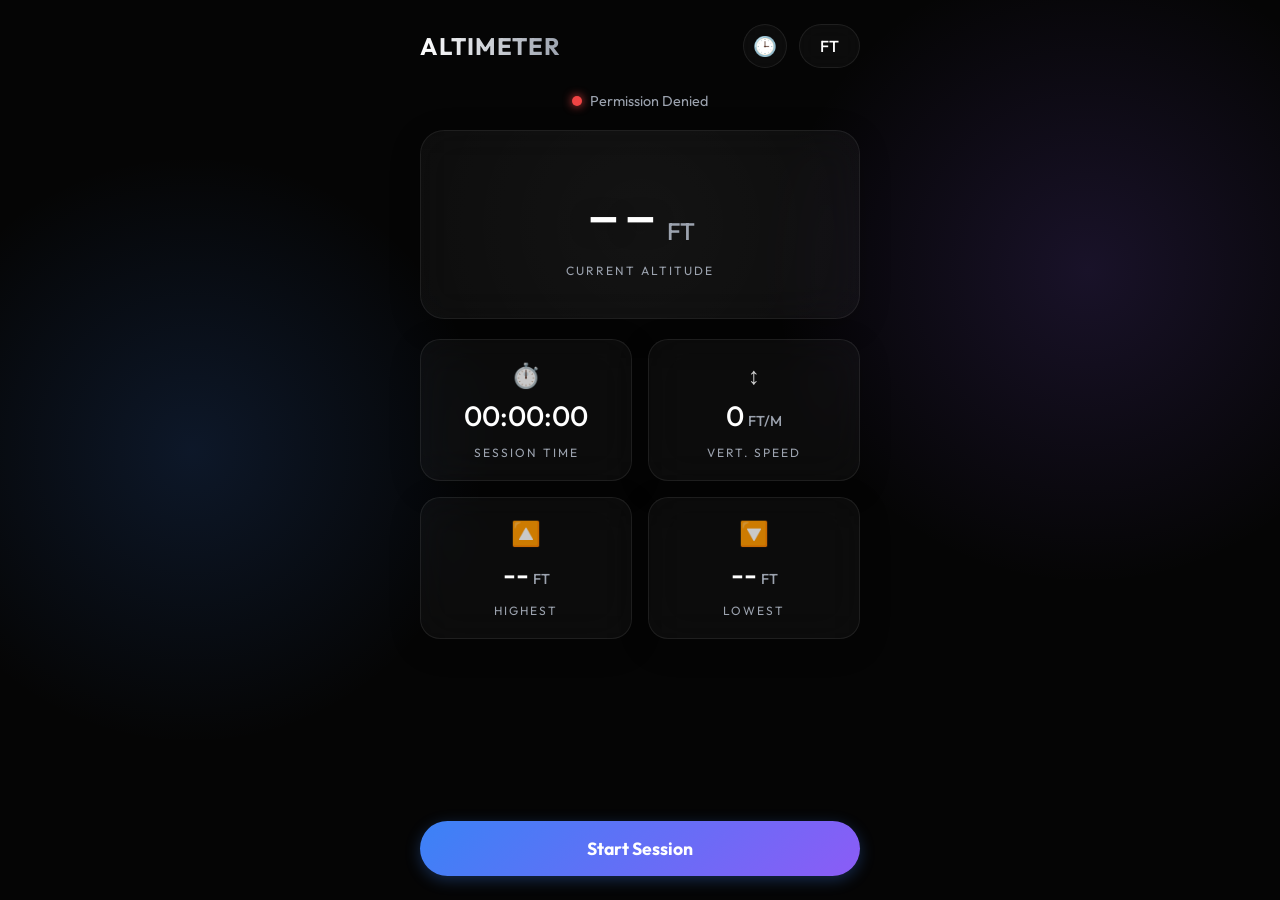
==== WEBSITES/Altimeter/index.html @ 2c02e803 "Add files via upload" ====
<!DOCTYPE html>
<html lang="en">
<head>
  <meta charset="UTF-8">
  <meta name="viewport" content="width=device-width, initial-scale=1.0, maximum-scale=1.0, user-scalable=no">
  <title>Altimeter</title>
  <meta name="description" content="Offline-capable mobile altimeter app with session tracking.">
  <link rel="icon" type="image/svg+xml" href="icon.svg">
  <link rel="apple-touch-icon" href="icon.svg">
  <link rel="manifest" href="manifest.json">
  <meta name="theme-color" content="#0f0f13">
  <link rel="stylesheet" href="style.css">
  
  <!-- Preconnect to Google Fonts -->
  <link rel="preconnect" href="https://fonts.googleapis.com">
  <link rel="preconnect" href="https://fonts.gstatic.com" crossorigin>
  <link href="https://fonts.googleapis.com/css2?family=Outfit:wght@300;500;700&display=swap" rel="stylesheet">
</head>
<body>
  <div class="app-container">
    <header>
      <h1>Altimeter</h1>
      <div class="header-controls">
        <button id="history-btn" class="glass-btn icon-btn">🕒</button>
        <button id="unit-toggle" class="glass-btn">FT</button>
      </div>
    </header>

    <main>
      <div class="status-indicator" id="gps-indicator">
        <div id="gps-status" class="status-dot searching"></div>
        <span id="gps-text">Acquiring GPS...</span>
      </div>

      <div class="primary-display glass-card">
        <div class="value-container">
          <span id="altitude-val" class="huge-text">--</span>
          <span id="altitude-unit" class="unit-text">FT</span>
        </div>
        <div class="label">CURRENT ALTITUDE</div>
      </div>

      <div class="secondary-grid">
        <div class="glass-card stat-card">
          <div class="stat-icon">⏱️</div>
          <div class="stat-value" id="timer-val">00:00:00</div>
          <div class="label">SESSION TIME</div>
        </div>

        <div class="glass-card stat-card">
          <div class="stat-icon">↕️</div>
          <div class="stat-value"><span id="vspeed-val">0</span> <span id="vspeed-unit" class="unit-text-sm">FT/M</span></div>
          <div class="label">VERT. SPEED</div>
        </div>

        <div class="glass-card stat-card">
          <div class="stat-icon">🔼</div>
          <div class="stat-value"><span id="max-alt-val">--</span> <span class="unit-text-sm maxmin-unit">FT</span></div>
          <div class="label">HIGHEST</div>
        </div>

        <div class="glass-card stat-card">
          <div class="stat-icon">🔽</div>
          <div class="stat-value"><span id="min-alt-val">--</span> <span class="unit-text-sm maxmin-unit">FT</span></div>
          <div class="label">LOWEST</div>
        </div>
      </div>

      <div class="controls">
        <button id="start-btn" class="glass-btn primary">Start Session</button>
        <button id="stop-btn" class="glass-btn danger hidden">End Session</button>
      </div>
    </main>
  </div>

  <!-- Save Session Modal -->
  <div id="save-modal" class="modal-overlay hidden">
    <div class="modal-content glass-card">
      <div class="modal-header">
        <h2>Save Session</h2>
      </div>
      <div style="width:100%; display:flex; flex-direction:column; gap:16px; margin: 16px 0;">
        <input type="text" id="session-name-input" class="glass-input" placeholder="Enter session name (e.g. Morning Hike)" />
      </div>
      <div style="display:flex; gap:12px; width:100%;">
        <button id="discard-session-btn" class="glass-btn danger" style="flex:1;">Discard</button>
        <button id="save-session-btn" class="glass-btn primary" style="flex:1; padding: 10px;">Save</button>
      </div>
    </div>
  </div>

  <!-- History Modal -->
  <div id="history-modal" class="modal-overlay hidden">
    <div class="modal-content glass-card">
      <div class="modal-header">
        <h2>Past Sessions</h2>
        <button id="close-history" class="glass-btn icon-btn">✕</button>
      </div>
      <div id="history-list" class="history-list">
        <!-- Sessions will be injected here by JS -->
      </div>
      <button id="clear-history" class="glass-btn danger">Clear All History</button>
    </div>
  </div>
  <script src="main.js"></script>
</body>
</html>
---- WEBSITES/Altimeter/style.css ----
:root {
  --bg-color: #050505;
  --text-primary: #ffffff;
  --text-secondary: #9ca3af;
  --card-bg: rgba(255, 255, 255, 0.03);
  --card-border: rgba(255, 255, 255, 0.08);
  --accent-blue: #3b82f6;
  --accent-purple: #8b5cf6;
  --danger: #ef4444;
  --success: #10b981;
  --warning: #f59e0b;
}

* {
  box-sizing: border-box;
  margin: 0;
  padding: 0;
}

body {
  font-family: 'Outfit', -apple-system, BlinkMacSystemFont, 'Segoe UI', Roboto, Helvetica, Arial, sans-serif;
  background-color: var(--bg-color);
  color: var(--text-primary);
  min-height: 100vh;
  /* Prevent pull-to-refresh on mobile */
  overscroll-behavior-y: contain; 
  display: flex;
  justify-content: center;
  background-image: 
    radial-gradient(circle at 15% 50%, rgba(59, 130, 246, 0.15), transparent 25%),
    radial-gradient(circle at 85% 30%, rgba(139, 92, 246, 0.15), transparent 25%);
}

.app-container {
  width: 100%;
  max-width: 480px; /* Mobile optimal width */
  padding: 24px 20px;
  display: flex;
  flex-direction: column;
  gap: 24px;
}

header {
  display: flex;
  justify-content: space-between;
  align-items: center;
}

h1 {
  font-size: 1.5rem;
  font-weight: 700;
  letter-spacing: 1px;
  text-transform: uppercase;
  background: linear-gradient(to right, #fff, #9ca3af);
  -webkit-background-clip: text;
  -webkit-text-fill-color: transparent;
}

.glass-btn {
  background: var(--card-bg);
  border: 1px solid var(--card-border);
  color: var(--text-primary);
  padding: 10px 20px;
  border-radius: 100px;
  font-family: inherit;
  font-weight: 500;
  font-size: 1rem;
  cursor: pointer;
  backdrop-filter: blur(10px);
  -webkit-backdrop-filter: blur(10px);
  transition: all 0.2s ease;
}

.glass-btn:active {
  transform: scale(0.95);
}

.glass-btn.primary {
  background: linear-gradient(135deg, var(--accent-blue), var(--accent-purple));
  border: none;
  width: 100%;
  padding: 16px;
  font-size: 1.1rem;
  font-weight: 700;
  box-shadow: 0 4px 15px rgba(59, 130, 246, 0.3);
}

.glass-btn.danger {
  background: rgba(239, 68, 68, 0.2);
  border: 1px solid rgba(239, 68, 68, 0.4);
  color: #fca5a5;
  width: 100%;
  padding: 16px;
  font-size: 1.1rem;
  font-weight: 700;
}

.hidden {
  display: none !important;
}

main {
  display: flex;
  flex-direction: column;
  gap: 20px;
  flex-grow: 1;
}

.status-indicator {
  display: flex;
  align-items: center;
  justify-content: center;
  gap: 8px;
  font-size: 0.9rem;
  color: var(--text-secondary);
}

.status-dot {
  width: 10px;
  height: 10px;
  border-radius: 50%;
}

.status-dot.searching {
  background-color: var(--warning);
  animation: pulse 1.5s infinite;
}

.status-dot.active {
  background-color: var(--success);
  box-shadow: 0 0 10px var(--success);
}

.status-dot.error {
  background-color: var(--danger);
  box-shadow: 0 0 10px var(--danger);
}

@keyframes pulse {
  0% { opacity: 0.4; transform: scale(0.8); }
  50% { opacity: 1; transform: scale(1.2); }
  100% { opacity: 0.4; transform: scale(0.8); }
}

.glass-card {
  background: var(--card-bg);
  border: 1px solid var(--card-border);
  border-radius: 24px;
  padding: 24px;
  backdrop-filter: blur(20px);
  -webkit-backdrop-filter: blur(20px);
  display: flex;
  flex-direction: column;
  align-items: center;
  justify-content: center;
  box-shadow: 0 8px 32px rgba(0, 0, 0, 0.2);
}

.primary-display {
  padding: 40px 20px;
  position: relative;
  overflow: hidden;
}

.primary-display::before {
  content: '';
  position: absolute;
  top: -50%; left: -50%;
  width: 200%; height: 200%;
  background: radial-gradient(circle at center, rgba(255,255,255,0.03) 0%, transparent 60%);
  z-index: 0;
}

.value-container {
  display: flex;
  align-items:baseline;
  gap: 8px;
  z-index: 1;
}

.huge-text {
  font-size: 5rem;
  font-weight: 300;
  line-height: 1;
  text-shadow: 0 4px 20px rgba(0,0,0,0.5);
  transition: all 0.3s ease;
}

.unit-text {
  font-size: 1.5rem;
  color: var(--text-secondary);
  font-weight: 500;
}

.label {
  font-size: 0.75rem;
  letter-spacing: 2px;
  color: var(--text-secondary);
  margin-top: 12px;
  z-index: 1;
}

.secondary-grid {
  display: grid;
  grid-template-columns: 1fr 1fr;
  gap: 16px;
}

.stat-card {
  padding: 20px 16px;
  border-radius: 20px;
}

.stat-icon {
  font-size: 1.5rem;
  margin-bottom: 8px;
  opacity: 0.8;
}

.stat-value {
  font-size: 1.75rem;
  font-weight: 500;
  display: flex;
  align-items: baseline;
  gap: 4px;
}

.unit-text-sm {
  font-size: 0.9rem;
  color: var(--text-secondary);
}

.controls {
  margin-top: auto;
  padding-top: 10px;
}

/* History Modal */
.header-controls {
  display: flex;
  gap: 12px;
}

.icon-btn {
  padding: 10px;
  width: 44px;
  height: 44px;
  display: flex;
  align-items: center;
  justify-content: center;
  border-radius: 50%;
  font-size: 1.2rem;
}

.modal-overlay {
  position: fixed;
  top: 0; left: 0; right: 0; bottom: 0;
  background: rgba(0, 0, 0, 0.7);
  backdrop-filter: blur(8px);
  z-index: 100;
  display: flex;
  align-items: flex-end; /* Mobile friendly slide-up */
  opacity: 1;
  transition: opacity 0.3s ease;
}

.modal-overlay.hidden {
  display: flex !important;
  opacity: 0;
  pointer-events: none;
}

.modal-content {
  width: 100%;
  max-height: 80vh;
  border-radius: 32px 32px 0 0;
  padding: 24px;
  display: flex;
  flex-direction: column;
  gap: 16px;
  transform: translateY(0);
  transition: transform 0.3s cubic-bezier(0.16, 1, 0.3, 1);
  box-shadow: 0 -8px 32px rgba(0,0,0,0.5);
  margin-bottom: 0;
}

.modal-overlay.hidden .modal-content {
  transform: translateY(100%);
}

.modal-header {
  display: flex;
  justify-content: space-between;
  align-items: center;
  width: 100%;
}

.modal-header h2 {
  font-size: 1.2rem;
  font-weight: 500;
}

.history-list {
  flex-grow: 1;
  overflow-y: auto;
  display: flex;
  flex-direction: column;
  gap: 12px;
  padding-right: 4px;
  width: 100%;
}

.history-item {
  background: rgba(255, 255, 255, 0.05);
  border-radius: 16px;
  padding: 16px;
  display: flex;
  flex-direction: column;
  gap: 8px;
  width: 100%;
}

.history-date {
  font-size: 0.8rem;
  color: var(--text-secondary);
  border-bottom: 1px solid rgba(255,255,255,0.1);
  padding-bottom: 8px;
}

.history-stats {
  display: flex;
  justify-content: space-between;
  font-size: 0.95rem;
}

.empty-state {
  text-align: center;
  color: var(--text-secondary);
  padding: 32px 0;
  font-size: 0.9rem;
}

.glass-input {
  background: rgba(0, 0, 0, 0.2);
  border: 1px solid var(--card-border);
  color: var(--text-primary);
  padding: 14px;
  border-radius: 12px;
  font-family: inherit;
  font-size: 1rem;
  width: 100%;
  outline: none;
  transition: border-color 0.2s ease;
}

.glass-input:focus {
  border-color: var(--accent-blue);
}

.history-header {
  display: flex;
  justify-content: space-between;
  align-items: center;
  border-bottom: 1px solid rgba(255,255,255,0.1);
  padding-bottom: 8px;
}

.history-name {
  font-weight: 700;
  font-size: 1.1rem;
  color: #fff;
}

.history-date {
  font-size: 0.75rem;
  color: var(--text-secondary);
  margin-top: 2px;
}

.delete-btn {
  background: transparent;
  border: none;
  color: var(--danger);
  font-size: 1.2rem;
  cursor: pointer;
  padding: 4px 8px;
  border-radius: 8px;
  transition: background 0.2s;
}

.delete-btn:active {
  background: rgba(239, 68, 68, 0.2);
}
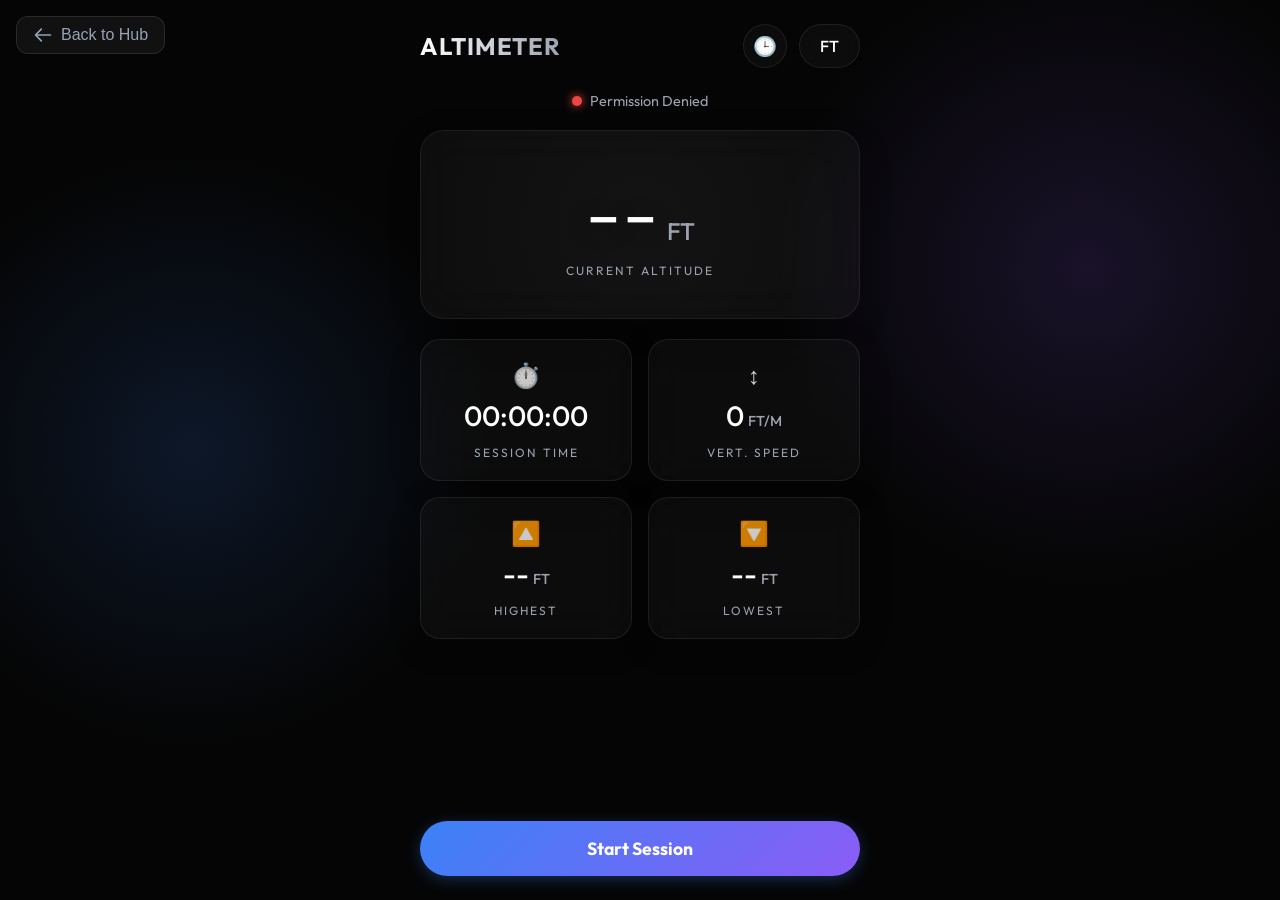
==== commit 7d7982aa: "Add files via upload" ====
--- a/WEBSITES/Altimeter/index.html
+++ b/WEBSITES/Altimeter/index.html
@@ -17,6 +17,18 @@
   <link href="https://fonts.googleapis.com/css2?family=Outfit:wght@300;500;700&display=swap" rel="stylesheet">
 </head>
 <body>
+    <!-- Hub Back Button -->
+    <a href="../Toolbox/" class="hub-back-btn">
+        <svg fill="none" stroke="currentColor" viewBox="0 0 24 24" xmlns="http://www.w3.org/2000/svg">
+            <path stroke-linecap="round" stroke-linejoin="round" stroke-width="2" d="M10 19l-7-7m0 0l7-7m-7 7h18"></path>
+        </svg>
+        Back to Hub
+    </a>
+    <style>
+        .hub-back-btn { position: fixed; top: 1rem; left: 1rem; display: flex; align-items: center; gap: 0.5rem; color: #94a3b8; text-decoration: none; font-size: 1rem; transition: all 0.3s ease; background: rgba(255, 255, 255, 0.05); padding: 0.5rem 1rem; border-radius: 12px; border: 1px solid rgba(255, 255, 255, 0.1); z-index: 9999; font-family: sans-serif; }
+        .hub-back-btn:hover { color: #f8fafc; background: rgba(255, 255, 255, 0.1); transform: translateX(-4px); }
+        .hub-back-btn svg { width: 20px; height: 20px; }
+    </style>
   <div class="app-container">
     <header>
       <h1>Altimeter</h1>
@@ -105,3 +117,4 @@
   <script src="main.js"></script>
 </body>
 </html>
+
